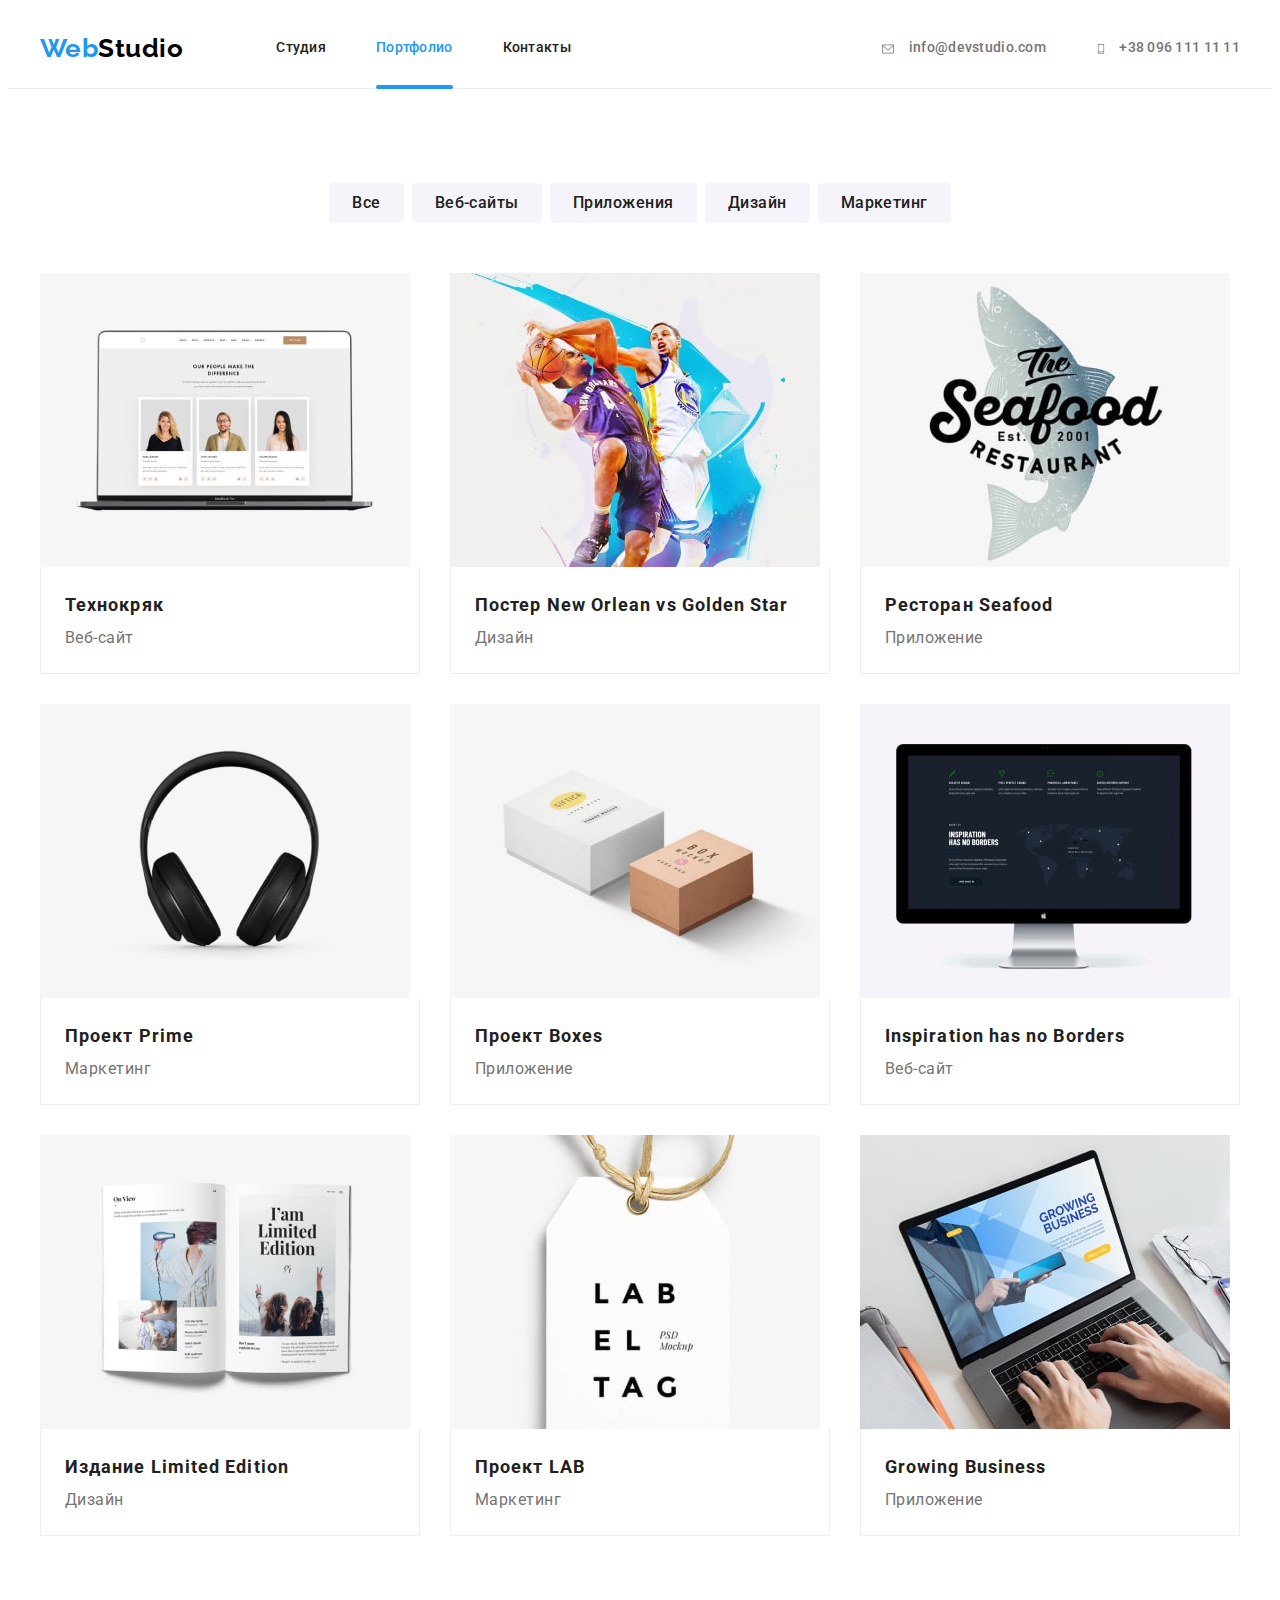
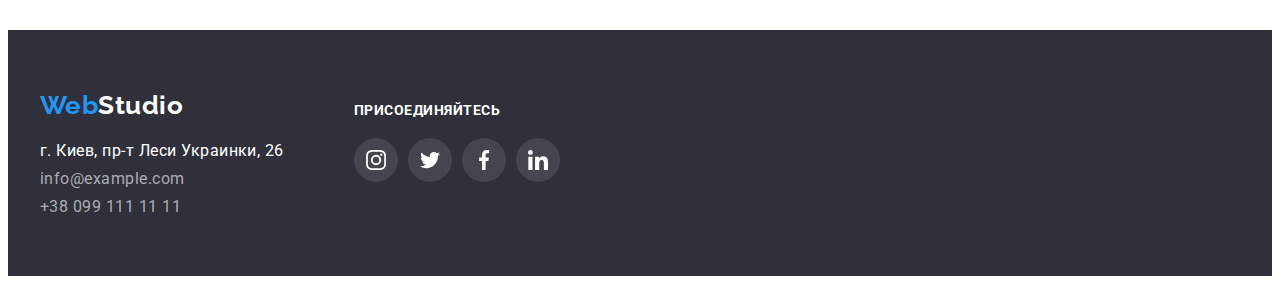
==== portfolio.html @ 22b663e9 "hw-6" ====
<!DOCTYPE html>
<html lang="en">
<head>
    <meta charset="UTF-8">
    <meta http-equiv="X-UA-Compatible" content="IE=edge">
    <meta name="viewport" content="width=device-width, initial-scale=1.0">
    <title>Document</title>
    <link rel="preconnect" href="https://fonts.googleapis.com">
    <link rel="preconnect" href="https://fonts.gstatic.com" crossorigin>
    <link href="https://fonts.googleapis.com/css2?family=Raleway:wght@700&family=Roboto:wght@400;500;700;900&display=swap"
        rel="stylesheet">
    <link rel="stylesheet" href="https://cdnjs.cloudflare.com/ajax/libs/modern-normalize/1.1.0/modern-normalize.min.css"
        integrity="sha512-wpPYUAdjBVSE4KJnH1VR1HeZfpl1ub8YT/NKx4PuQ5NmX2tKuGu6U/JRp5y+Y8XG2tV+wKQpNHVUX03MfMFn9Q=="
        crossorigin="anonymous" referrerpolicy="no-referrer" />
    <link rel="stylesheet" href="./css/style.css" />
    </head>    
    <body class="page">
        <!-- Шапка -->
        <header class="page-header">
            <div class="main-nav">
                <nav class="nav container">
                    <!-- Лого -->
                    <a href="./index.html" class="nav-logo link"><span class="nav-logo-two">Web</span>Studio</a>
    
                    <!-- Навигация на другие страницы -->
                    <ul class="site-nav list">
                        <li class="item">
                            <a class="link" href="./index.html">Студия</a>
                        </li>
                        <li class="item">
                            <a class="link current" href="./portfolio.html">Портфолио</a>
                        </li>
                        <li class="item">
                            <a class="link" href="">Контакты</a>
                        </li>
                    </ul>
                    <!-- Контакты -->
                <ul class="contacts list">
                    <li class="item contacts-item" lang="en">
                        <a href="" class="link contacts-link">
                            <svg class="contacts-icons" width="16" height="12">
                                <use href="./images/svg-images/symbol-defs.svg#icon-mail"></use>
                            </svg>
                        info@devstudio.com</a>
                    </li>
                    <li class="item contacts-item">
                        <a href="" class="link contacts-link">
                            <svg class="contacts-icons" width="10" height="16">
                                <use href="./images/svg-images/symbol-defs.svg#icon-phone"></use>
                            </svg>
                            +38 096 111 11 11</a>
                    </li>
                </ul>
                </nav>      
            </div>
        </header>
    <main class="page">
        <section class="container section">
            <!-- Разделы -->
            <h1 class="visually-hidden">Фильтр на страницу</h1>
            <ul class="list-button list">
                    <li class="item">
                        <button type="button" class="button buttons">Все</button>                        
                    </li>
                    <li class="item">
                        <button type="button" class="button buttons">Веб-сайты</button>
                    </li>
                    <li class="item">
                        <button type="button" class="button buttons">Приложения</button>
                    </li>
                    <li class="item">
                        <button type="button" class="button buttons">Дизайн</button>
                    </li>
                    <li class="item">
                        <button type="button" class="button buttons">Маркетинг</button>
                    </li>
                </ul>        
            <ul class="image list">
                <li class="item">
                    <a href="" class="link link-image">
                        <article class="card">                            
                            <div class="image-thumb">
                                <img src="./images/second-page/laptop.jpg" alt="Экран ноутбука" width="370" height="294">
                                <p class="portfolio-text overlay">Технокряк это современная площадка распространения коронавируса. Компании используют эту
                                    платформу для цифрового шпионажа и атак на защищённые сервера конкурентов.
                                </p>
                            </div>                         
                            <div class="image-content">
                                <h2 class="image-title">Технокряк</h2>
                                <p class="image-text">Веб-сайт</p>                                
                            </div>
                        </article>
                    </a>                          
                </li>
                <li class="item">
                    <a href="" class="link link-image">
                        <article class="card">
                            <div class="image-thumb">
                                <img src="./images/second-page/basketball.jpg" alt="<Постер баскетбольного матча" width="370" height="294">
                                <p class="portfolio-text">Технокряк это современная площадка распространения коронавируса. Компании используют эту
                                    платформу для цифрового шпионажа и атак на защищённые сервера конкурентов.</p>
                            </div>
                            <div class="image-content">
                                <h2 class="image-title">Постер <span lang="en">New Orlean vs Golden Star</span></h2>
                                <p class="image-text">Дизайн</p>
                            </div>
                        </article>
                    </a>
                    
                </li>
                <li class="item">
                    <a href="" class="link link-image">
                        <article class="card">
                            <div class="image-thumb">
                                <img src="./images/second-page/fish.jpg" alt="<Логотип ресторана" width="370" height="294">
                                <p class="portfolio-text">Технокряк это современная площадка распространения коронавируса. Компании используют эту
                                    платформу для цифрового шпионажа и атак на защищённые сервера конкурентов.</p>
                            </div>
                            <div class="image-content">
                                <h2 class="image-title">Ресторан <span lang="en">Seafood</span></h2>
                                <p class="image-text">Приложение</p>
                            </div>
                        </article>
                    </a>
                    
                </li>
                <li class="item">
                    <a href="" class="link link-image">
                        <article class="card">
                            <div class="image-thumb">
                                <img src="./images/second-page/headphones.jpg" alt="<Картинка с наушниками" width="370" height="294">
                                <p class="portfolio-text">Технокряк это современная площадка распространения коронавируса. Компании используют эту
                                    платформу для цифрового шпионажа и атак на защищённые сервера конкурентов.</p>
                            </div>
                            <div class="image-content">
                                <h2 class="image-title">Проект <span class="en">Prime</span></h2>
                                <p class="image-text">Маркетинг</p>
                            </div>
                        </article>
                    </a>
                    
                </li>
                <li class="item">
                    <a href="" class="link link-image">
                        <article class="card">
                            <div class="image-thumb">
                                <img src="./images/second-page/blocks.jpg" alt="<Большая и маленькая коробка" width="370" height="294">
                                <p class="portfolio-text">Технокряк это современная площадка распространения коронавируса. Компании используют эту
                                    платформу для цифрового шпионажа и атак на защищённые сервера конкурентов.</p>
                            </div>
                            <div class="image-content">
                                <h2 class="image-title">Проект <span lang="en">Boxes</span></h2>
                                <p class="image-text">Приложение</p>
                            </div>
                        </article>
                    </a>
                    
                </li>
                <li class="item">
                    <a href="" class="link link-image">
                        <article class="card">
                            <div class="image-thumb">
                                <img src="./images/second-page/monitor.jpg" alt="<Экран монитора" width="370" height="294">
                                <p class="portfolio-text">Технокряк это современная площадка распространения коронавируса. Компании используют эту
                                    платформу для цифрового шпионажа и атак на защищённые сервера конкурентов.</p>
                            </div>
                            <div class="image-content">
                                <h2 lang="en" class="image-title">Inspiration has no Borders</h2>
                                <p class="image-text">Веб-сайт</p>
                            </div>
                        </article>
                    </a>                    
                </li>
                <li class="item">
                    <a href="" class="link link-image">
                        <article class="card">
                            <div class="image-thumb">
                                <img src="./images/second-page/book.jpg" alt="<Развернутая книга" width="370" height="294">
                                <p class="portfolio-text">Технокряк это современная площадка распространения коронавируса. Компании используют эту
                                    платформу для цифрового шпионажа и атак на защищённые сервера конкурентов.</p>
                            </div>
                            <div class="image-content">
                                <h2 class="image-title">Издание <span lang="en">Limited Edition</span></h2>
                                <p class="image-text">Дизайн</p>
                            </div>
                        </article>
                    </a>
                   
                </li>
                <li class="item">
                    <a href="" class="link link-image">
                        <article class="card">
                            <div class="image-thumb">
                                <img src="./images/second-page/label.jpg" alt="<Этикетка" width="370" height="294">
                                <p class="portfolio-text">Технокряк это современная площадка распространения коронавируса. Компании используют эту
                                    платформу для цифрового шпионажа и атак на защищённые сервера конкурентов.</p>
                            </div>
                            <div class="image-content">
                                <h2 class="image-title">Проект <span lang="en">LAB</span></h2>
                                <p class="image-text">Маркетинг</p>
                            </div>
                        </article>
                    </a>                    
                </li>
                <li class="item">
                    <a href="" class="link link-image">
                        <article class="card">
                            <div class="image-thumb">
                                <img src="./images/second-page/typing.jpg" alt="<Руки печатают на ноутбуке" width="370" height="294">
                                <p class="portfolio-text">Технокряк это современная площадка распространения коронавируса. Компании используют эту
                                    платформу для цифрового шпионажа и атак на защищённые сервера конкурентов.                                
                            </div>
                            <div class="image-content">
                                <h2 lang="en" class="image-title">Growing Business</h2>
                                <p class="image-text">Приложение</p>
                            </div>
                        </article>
                    </a>                    
                    </li>
            </ul>
        </section>
    </main>
    
    <!-- Футер -->
    <footer class="footer">
        <div class="container footer-flex">
            <div>
                <ul class="footer-list list">
                    <li>
                        <a href="./index.html" class="footer-logo link">Web<span class="footer-logo-two">Studio</span></a>
                    </li>
                    <li>
                        <address class="footer-address">
                            г. Киев, пр-т Леси Украинки, 26
                        </address>
                    </li>
                    <li>
                        <address class="footer-mail">
                            <a href="mailto:info@example.com" class="footer-mail link">info@example.com</a>
                        </address>
                    </li>
                    <li>
                        <address class="footer-tel">
                            <a href="tel:+380991111111" class="footer-tel link">+38 099 111 11 11</a>
                        </address>
                    </li>
                </ul>
            </div>
            <div class="section-socials">
                <h2 class="social-title">ПРИСОЕДИНЯЙТЕСЬ</h2>
                <ul class="footer-social list">
                    <li class="list footer-item">
                        <a class="footer-link link" href="">
                            <svg class="footer-icon" width="20" height="20">
                                <use href="./images/svg-images/symbol-defs.svg#icon-instagram"></use>
                            </svg>
                        </a>
                    </li>
                    <li class="list footer-item">
                        <a class="footer-link link" href="">
                            <svg class="footer-icon" width="20" height="20">
                                <use href="./images/svg-images/symbol-defs.svg#icon-twitter"></use>
                            </svg>
                        </a>
                    </li>
                    <li class="list footer-item">
                        <a class="footer-link link" href="">
                            <svg class="footer-icon" width="20" height="20">
                                <use href="./images/svg-images/symbol-defs.svg#icon-facebook"></use>
                            </svg>
                        </a>
                    </li>
                    <li class="list footer-item">
                        <a class="footer-link link" href="">
                            <svg class="footer-icon" width="20" height="20">
                                <use href="./images/svg-images/symbol-defs.svg#icon-linkedin"></use>
                            </svg>
                        </a>
                    </li>
                </ul>
            </div>    
        </div>
    </footer>
</body>
</html>
---- css/style.css ----
:root {
  --primary-text-color: #757575;
  --title-text-color: #212121;
  --accent-color: #2196f3;
  --background-color: #ffffff;
  --cubic-bezier: cubic-bezier(0.4, 0, 0.2, 1);
}

/* Утилиты */
.list {
  padding: 0;
  margin: 0;
  list-style: none;
}

.container {
  margin-left: auto;
  margin-right: auto;
  width: 1200px;
  padding-left: 15px;
  padding-right: 15px;
  /* outline: 2px solid tomato; */
}

a,
p {
  margin: 0;
}

h1,
h2,
h3 {
  margin: 0;
}

.link {
  text-decoration: none;
}

.button {
  font-family: inherit;
}

.page {
  background-color: var(--background-color);
  color: var(--primary-text-color);

  font-family: Roboto, sans-serif;
  letter-spacing: 0.03em;
}

.page-header {
  background-color: var(--background-color);
  border-bottom: 1px solid #ececec;
}

.section {
  padding-top: 94px;
  padding-bottom: 94px;
}

img {
  display: block;
  max-width: 100%;
}

/* -------------------Logo--------------------- */

.nav .nav-logo {
  color: #000000;

  font-family: Raleway, sans-serif;
  font-weight: 700;
  font-size: 26px;
  line-height: 1.19;
}

.nav-logo .nav-logo-two {
  color: var(--accent-color);
}

/* ---------------------Site-nav----------------- */

.nav {
  display: flex;
  align-items: center;
}

.site-nav {
  display: flex;
  margin-left: 93px;
}
.site-nav .item + .item {
  margin-left: 50px;
}

.site-nav .link {
  display: block;
  padding-top: 32px;
  padding-bottom: 32px;

  color: var(--title-text-color);
  font-weight: 500;
  font-size: 14px;
  line-height: 1.14;
  letter-spacing: 0.02em;
  position: relative;
  transition-duration: 250ms;
  transition-timing-function: var(--cubic-bezier);
}

.site-nav .link:hover,
.site-nav .link:focus {
  color: var(--accent-color);
}

.site-nav .link.current {
  color: var(--accent-color);
}

.site-nav .link.current::after {
  content: "";
  display: inline-block;
  width: 100%;
  height: 4px;
  background-color: rgba(33, 150, 243, 1);
  border-radius: 2px;
  position: absolute;
  left: 0;
  bottom: -1px;
}

/* ---------------------Contacts-------------------- */

.contacts {
  display: flex;
  margin-left: auto;
  font-weight: 500;
  font-size: 14px;
  line-height: 16px;
  letter-spacing: 0.02em;
}

.icon-contacts {
  fill: var(--primary-text-color);
}

.contacts-link {
  align-items: center;
  fill: var(--primary-text-color);
  transition-duration: 250ms;
  transition-timing-function: var(--cubic-bezier);
}

.contacts-icons {
  display: inline-block;
  margin-right: 10px;
  vertical-align: middle;
  transition-duration: 250ms;
  transition-timing-function: var(--cubic-bezier);
}

.contacts-item .contacts-link:hover,
.contacts-item .contacts-link:focus,
.contacts-link:hover .contacts-icons,
.contacts-link:focus .contacts-icons {
  fill: var(--accent-color);
  color: var(--accent-color);
}

.contacts .item + .item {
  margin-left: 50px;
}

.contacts .link {
  padding-top: 32px;
  padding-bottom: 32px;
  color: var(--primary-text-color);
}

/* -------------------------Hero---------------------- */

.hero {
  text-align: center;
  padding-top: 200px;
  padding-bottom: 200px;
  max-width: 1600px;
  height: 600px;
  margin-left: auto;
  margin-right: auto;
  background-image: linear-gradient(
      to right,
      rgba(47, 48, 58, 0.4),
      rgba(47, 48, 58, 0.4)
    ),
    url("../images/img-hero.jpg");
  background-size: cover;
  background-repeat: no-repeat;
  background-position: center;
  background-color: black;
}

.hero-title {
  text-align: center;
}

.hero .hero-title {
  margin-top: 0;
  margin-bottom: 30px;
  width: 696px;
  color: #ffffff;

  font-weight: 900;
  font-size: 44px;
  line-height: 1.36;
  text-transform: uppercase;
  letter-spacing: 0.06em;
}

.button-primary {
  border: 1px solid transparent;
  border-radius: 4px;
  padding: 10px 32px;
  min-width: 200px;
  cursor: pointer;

  background-color: var(--accent-color);
  color: #ffffff;

  font-weight: 700;
  font-size: 16px;
  line-height: 1.87;
  letter-spacing: 0.06em;
  transition-duration: 250ms;
  transition-timing-function: var(--cubic-bezier);
}

.button-primary:hover,
.button-primary:focus {
  background-color: #188ce8;
}

.backdrop {
  position: fixed;
  top: 0;
  left: 0;
  background-color: rgba(0, 0, 0, 0.2);
  width: 100%;
  height: 100%;
  opacity: 1;
  transition: 250ms var(--cubic-bezier);
}

.modal {
  width: 528px;
  height: 581px;
  background-color: rgba(255, 255, 255, 1);
  position: absolute;
  top: 50%;
  left: 50%;
  transform: translate(-50%, -50%) scale(1);
  transition: 250ms var(--cubic-bezier);
}

.backdrop.is-hidden .modal {
  transform: translate(-50%, -50%) scale(0.9);
}

.backdrop.is-hidden {
  visibility: hidden;
  opacity: 0;
  pointer-events: none;
}

.modal {
  position: relative;
}

.modal-close {
  display: flex;
  background-color: rgba(255, 255, 255, 1);
  width: 30px;
  height: 30px;
  border-radius: 50px;
  border: 1px solid rgba(0, 0, 0, 0.1);
  position: absolute;
  right: 8px;
  top: 8px;
  align-items: center;
  cursor: pointer;
}

/* ------------------------------Section-------------------- */

.section .section-title {
  color: var(--title-text-color);
}

.section-team {
  background-color: #f5f4fa;
}

/* ---------------------Philosophy---------------------------- */

.visually-hidden {
  position: absolute;
  width: 1px;
  height: 1px;
  margin: -1px;
  border: 0;
  padding: 0;
  white-space: nowrap;
  clip-path: inset(100%);
  clip: rect(0 0 0 0);
  overflow: hidden;
}
.philosophy-list .title {
  color: var(--title-text-color);
}

.philosophy-title {
  margin-top: 0;
  margin-bottom: 10px;
}

.philosophy-list {
  display: flex;
}

.item .philosophy-list {
  width: 270px;
}

.philosophy-list .item + .item {
  margin-left: 30px;
}

.philosophy-list .philosophy-title {
  font-weight: 700;
  font-size: 14px;
  line-height: 1.14;
  text-transform: uppercase;
}

.philosophy-list .philosophy-text {
  margin-top: 0;
  margin-bottom: 0;
  font-size: 14px;
  line-height: 1.71;
}

.list-item {
  display: block;
  width: 270px;
  height: 120px;
  padding: 25px 100px;
  background-color: #f5f4fa;
  margin-bottom: 30px;
}

.section-title {
  font-weight: 700;
  font-size: 36px;
  line-height: 1.17;

  text-align: center;
  margin-top: 0;
  margin-bottom: 50px;
}

.section-philosophy {
  padding-bottom: 47px;
}

/* ------------------------Images------------------- */

.section-images {
  padding-top: 47px;
}

.list-images {
  display: flex;
  margin-top: 0;
  margin-bottom: 0;
}

.list-images .item + .item {
  margin-left: 30px;
}

.list-images .item {
  position: relative;
}

.list-image-text {
  font-family: Roboto;
  font-weight: bold;
  font-size: 14px;
  line-height: 16px;
  text-align: center;
  letter-spacing: 0.03em;
  text-transform: uppercase;
  padding-top: 27px;
  padding-bottom: 27px;

  position: absolute;
  bottom: 0;
  left: 0;
  color: #ffffff;
  background: rgba(47, 48, 58, 0.8);
  width: 100%;
  height: 70px;
}

/* ----------------------------Team--------------------------- */

.team-list {
  display: flex;
}

.team-title,
.team-text {
  text-align: center;
}

.team-list .item + .item {
  margin-left: 30px;
}

.section-team {
  background-color: #f5f4fa;
}

.team-list .title {
  color: var(--title-text-color);
}

.item .team-title {
  justify-content: center;
}

.team-list .team-title {
  font-weight: 500;
  font-size: 16px;
  line-height: 1.18;
  margin-top: 0;
  margin-bottom: 10px;
}

.team-list .team-text {
  font-size: 16px;
  line-height: 1.18;
  margin-top: 0;
  margin-bottom: 10px;
}

.team-list > .item {
  background-color: var(--background-color);
  box-shadow: 0 2px 1px 0 rgba(0, 0, 0, 0.2), 0 1px 1px 0 rgba(0, 0, 0, 0.14),
    0 1px 3px 0 rgba(0, 0, 0, 0.12);
  border-radius: 4px;
}

.item .image {
  margin-top: 0;
  margin-bottom: 16px;
}

.social-link {
  width: 100%;
  height: 100%;
  display: flex;
  align-items: center;
  justify-content: center;
  border-radius: 50px;
  background-color: #ffffff;
  fill: #afb1b8;
  transition-duration: 250ms;
  transition-timing-function: var(--cubic-bezier);
}

.social-icon {
  transition-duration: 250ms;
  transition-timing-function: var(--cubic-bezier);
}

.social-link:hover,
.social-link:focus {
  background-color: var(--accent-color);
}

.social-link:hover .social-icon,
.social-link:focus .social-icon {
  fill: #ffffff;
}

.socials-list {
  display: flex;
  justify-content: center;
}

.social-item {
  margin-bottom: 30px;
  width: 44px;
  height: 44px;
}

.social-item:not(:last-child) {
  margin-right: 10px;
}

/* -------------------Our Clients--------------------------------- */

.clients-title {
  font-family: Roboto;
  font-weight: 700;
  font-size: 36px;
  line-height: 1.17;
  text-align: center;
  margin-bottom: 50px;
  color: var(--title-text-color);
}

.clients-link {
  width: 170px;
  height: 92px;
  display: flex;
  align-items: center;
  justify-content: center;
  border: 1px solid #afb1b8;
  fill: #afb1b8;
  border-radius: 4px;
  padding: 16px 32px;
  transition-duration: 250ms;
  transition-timing-function: var(--cubic-bezier);
}

.clients-icon {
  transition-duration: 250ms;
  transition-timing-function: var(--cubic-bezier);
}

.clients-link:hover,
.clients-link:focus {
  border: 1px solid var(--accent-color);
}

.clients-link:hover .clients-icon,
.clients-link:focus .clients-icon {
  fill: var(--accent-color);
}

.clients-list {
  display: flex;
  justify-content: center;
}

.clients-item:not(:last-child) {
  margin-right: 30px;
}

/* -----------------------------Footer---------------------------- */

.footer {
  background-color: #2f303a;
}

/* ---------------------------Footr Logo---------------------------- */

.footer-list .footer-logo {
  color: var(--accent-color);

  font-family: Raleway, sans-serif;
}

.footer-logo .footer-logo-two {
  color: #ffffff;
}

/* ----------------------------Footer nav------------------------ */

.footer {
  padding-top: 60px;
  padding-bottom: 60px;
}

.footer-logo {
  display: block;
  margin-bottom: 20px;

  font-weight: 700;
  font-size: 26px;
  line-height: 1.19;
}

.footer .footer-address {
  color: #ffffff;
  font-style: normal;
  margin-top: 0;
  margin-bottom: 9px;
}

.footer .footer-mail {
  color: rgba(255, 255, 255, 0.6);
  font-style: normal;
  margin-top: 0;
  margin-bottom: 9px;
  transition-duration: 250ms;
  transition-timing-function: var(--cubic-bezier);
}

.footer .footer-mail:hover,
.footer .footer-mail:focus {
  color: var(--accent-color);
}

.footer .footer-tel {
  color: rgba(255, 255, 255, 0.6);
  font-style: normal;
  margin-top: 0;
  margin-bottom: 0;
  transition-duration: 250ms;
  transition-timing-function: var(--cubic-bezier);
}

.footer .footer-tel:hover,
.footer .footer-tel:focus {
  color: var(--accent-color);
}

.footer-link {
  width: 100%;
  height: 100%;
  display: flex;
  align-items: center;
  justify-content: center;
  border-radius: 50px;
  background-color: rgba(255, 255, 255, 0.1);
  fill: rgba(255, 255, 255, 1);
  transition-duration: 250ms;
  transition-timing-function: var(--cubic-bezier);
}

.footer-link:hover,
.footer-link:focus {
  background-color: var(--accent-color);
}

.footer-social {
  display: flex;
}

.footer-flex {
  display: flex;
}

.footer-item {
  width: 44px;
  height: 44px;
}

.footer-item:not(:last-child) {
  margin-right: 10px;
}

.section-socials {
  display: inline-block;
  margin-top: 12px;
  margin-left: 70px;
}

.social-title {
  font-weight: bold;
  font-size: 14px;
  line-height: 16px;
  text-transform: uppercase;

  color: #ffffff;
  margin: 0;
  margin-bottom: 20px;
}

/* -----------------------------Portfolio-------------------------- */

/* -----------------------------Buttons---------------------------- */

.list-button {
  display: flex;
  justify-content: center;
  margin-bottom: 50px;
}
.list-button .item + .item {
  margin-left: 8px;
}

.buttons {
  cursor: pointer;
  background-color: #f5f4fa;
  color: var(--title-text-color);

  border: 1px solid transparent;
  display: inline-block;
  border-radius: 4px;
  padding: 6px 22px;

  font-weight: 500;
  font-size: 16px;
  line-height: 1.62;
  letter-spacing: 0.03em;
  transition-duration: 250ms;
  transition-timing-function: var(--cubic-bezier);
}

.list-button .buttons:hover,
.list-button .buttons:focus {
  background-color: var(--accent-color);
  color: #ffffff;
  box-shadow: 0px 3px 1px rgba(0, 0, 0, 0.1), 0px 1px 2px rgba(0, 0, 0, 0.08),
    0px 2px 2px rgba(0, 0, 0, 0.12);
}

/* -----------------------------Images------------------------------ */

.image .image-title {
  color: var(--title-text-color);

  font-weight: 700;
  font-size: 18px;
  line-height: 2;
  letter-spacing: 0.06em;
}

.card {
  transition-duration: 250ms;
  transition-timing-function: var(--cubic-bezier);
}

.card:hover,
.card:focus {
  box-shadow: 0px 1px 1px rgba(0, 0, 0, 0.12), 0px 4px 4px rgba(0, 0, 0, 0.06),
    1px 4px 6px rgba(0, 0, 0, 0.16);
}

.image {
  display: flex;
  flex-wrap: wrap;
  margin-bottom: 0;
}

.image .item {
  margin-right: 30px;
  margin-bottom: 30px;
  width: calc((100% - 60px) / 3);
}

.image .item:nth-child(3n) {
  margin-right: 0;
}

.image .item:nth-last-child(-n + 3) {
  margin-bottom: 0;
}

.image .image-text {
  color: var(--primary-text-color);

  font-size: 16px;
  line-height: 1.87;
}

.image-content {
  padding: 20px 24px;
  border: 1px solid#EEEEEE;
  border-top: 0;
}

.image-thumb::before {
  content: "";
  background-color: rgba(33, 150, 243, 0.9);
  width: 100%;
  height: 100%;
  position: absolute;
  transform: translateY(100%);
  transition: transform 250ms var(--cubic-bezier);
}

.card:hover .image-thumb::before,
.card:focus .image-thumb::before {
  transform: translateY(0);
}

.card:hover .portfolio-text,
.card:focus .portfolio-text {
  transform: translate(-50%, -50%) translateY(0);
}

.card:hover .portfolio-text {
  color: #ffffff;
}

.image-thumb {
  position: relative;
  overflow: hidden;
}

.portfolio-text {
  font-family: Roboto;
  font-size: 18px;
  line-height: 1.56;
  letter-spacing: 0.03em;
  color: #ffff;
  position: absolute;

  top: 50%;
  left: 50%;
  width: 100%;
  height: 100%;
  padding: 64px 24px 64px 24px;
  transform: translate(-50%, -50%) translateY(100%);
  transition: transform 250ms var(--cubic-bezier);
}
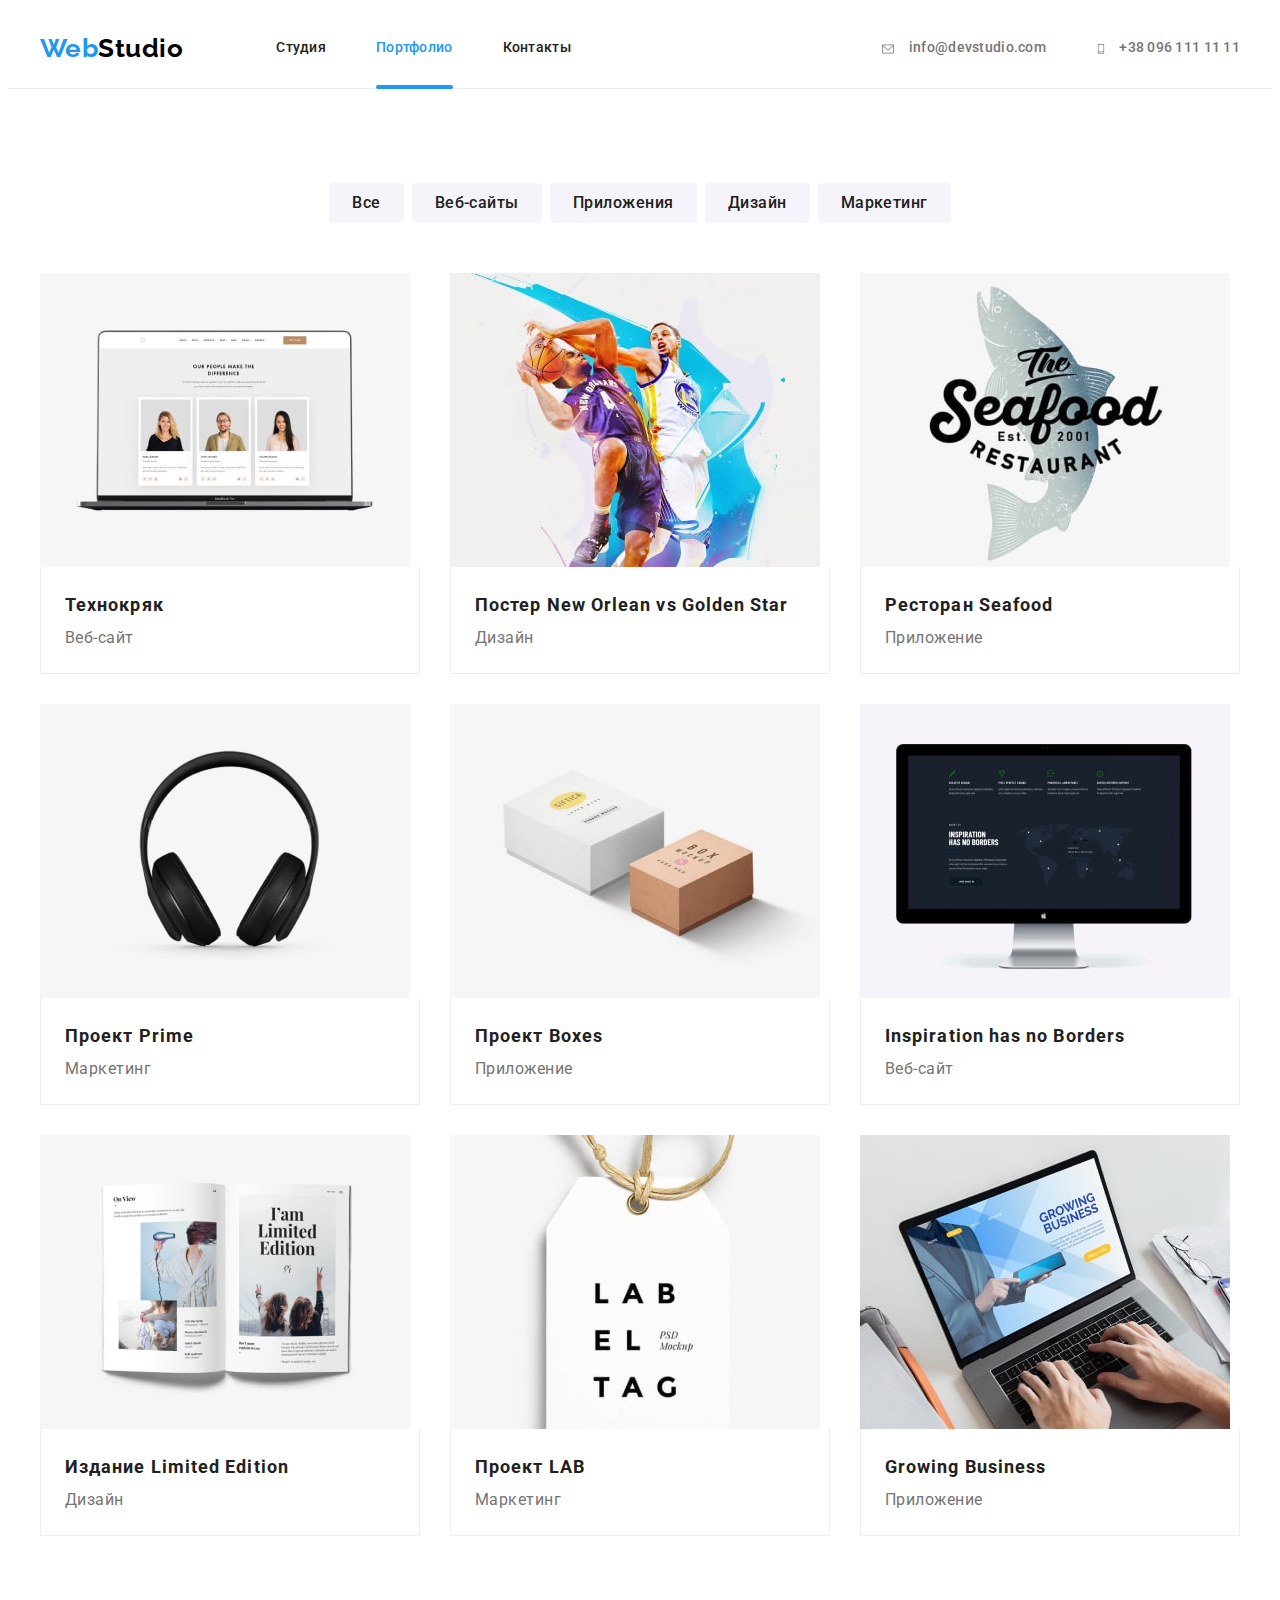
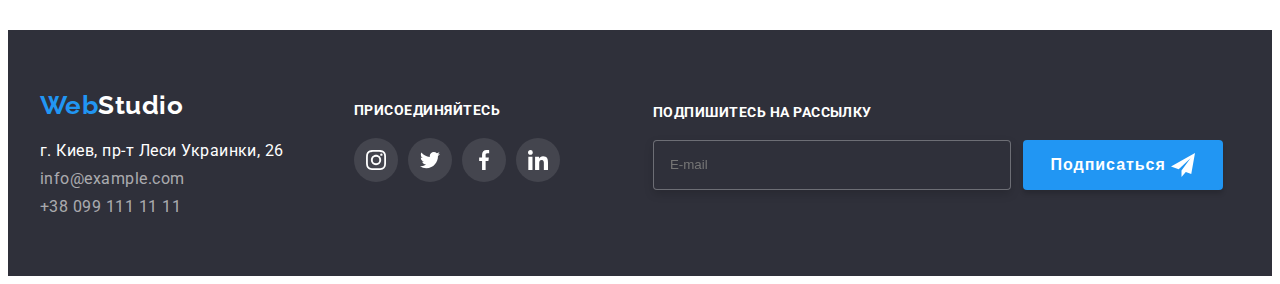
==== commit 8a8cddee: "Сделал подписку в футере" ====
--- a/portfolio.html
+++ b/portfolio.html
@@ -278,7 +278,21 @@
                         </a>
                     </li>
                 </ul>
-            </div>    
+            </div>
+            <div class="subscribe-section">
+                <form class="form-subscribe">
+                    <label for="mail" class="form-title">Подпишитесь на рассылку</label>
+                    <div class="form-field">
+                        <input class="input-subscribe" type="email" name="mail" id="mail" placeholder="E-mail">
+                        <button type="submit" class="form-button">Подписаться
+                            <!-- <svg class="icon-form" width="24" height="24">
+                                            <use href="./images/svg-images/icons.svg#icon-icon-send"></use>
+                                        </svg> -->
+                        </button>
+            
+                    </div>
+                </form>
+            </div>
         </div>
     </footer>
 </body>
--- a/css/style.css
+++ b/css/style.css
@@ -231,6 +231,8 @@
   font-size: 16px;
   line-height: 1.87;
   letter-spacing: 0.06em;
+  cursor: pointer;
+
   transition-duration: 250ms;
   transition-timing-function: var(--cubic-bezier);
 }
@@ -680,6 +682,85 @@
   margin-bottom: 20px;
 }
 
+.form-title {
+  display: inline-block;
+  font-weight: bold;
+  font-size: 14px;
+  line-height: 16px;
+  text-transform: uppercase;
+
+  color: #ffffff;
+  margin: 0;
+  margin-bottom: 20px;
+}
+
+.subscribe-section {
+  padding-top: 12px;
+  padding-left: 93px;
+  vertical-align: middle;
+}
+
+.form-button {
+  margin-left: 12px;
+
+  background-color: var(--accent-color);
+  color: #ffffff;
+
+  min-width: 200px;
+  border: 1px solid transparent;
+  border-radius: 4px;
+  font-weight: 700;
+  font-size: 16px;
+  line-height: 1.87;
+  letter-spacing: 0.06em;
+  box-shadow: 0px 4px 4px rgba(0, 0, 0, 0.15);
+  transition-duration: 250ms;
+  transition-timing-function: var(--cubic-bezier);
+  cursor: pointer;
+}
+
+.form-field {
+  display: flex;
+  flex-wrap: nowrap;
+}
+
+.input-subscribe {
+  width: 358px;
+  height: 50px;
+  box-sizing: border-box;
+  filter: drop-shadow(0px 4px 4px rgba(0, 0, 0, 0.15));
+  background-color: rgba(47, 48, 58, 1);
+  border: 1px solid rgba(255, 255, 255, 0.3);
+  border-radius: 4px;
+  padding-left: 16px;
+  color: rgba(255, 255, 255, 0.6);
+}
+
+.input-subscribe:focus-within {
+  outline: transparent;
+  border-color: var(--accent-color);
+  transition-duration: 250ms;
+  transition-timing-function: var(--cubic-bezier);
+}
+
+.form-button::after {
+  content: "";
+  display: inline-block;
+  width: 24px;
+  height: 24px;
+  background-image: url(../images/svg-images/icon-send.svg);
+  vertical-align: middle;
+}
+
+/* .form-button {
+  position: relative;
+}
+
+.icon-form {
+  position: absolute;
+  left: 10px;
+} */
+
 /* -----------------------------Portfolio-------------------------- */
 
 /* -----------------------------Buttons---------------------------- */
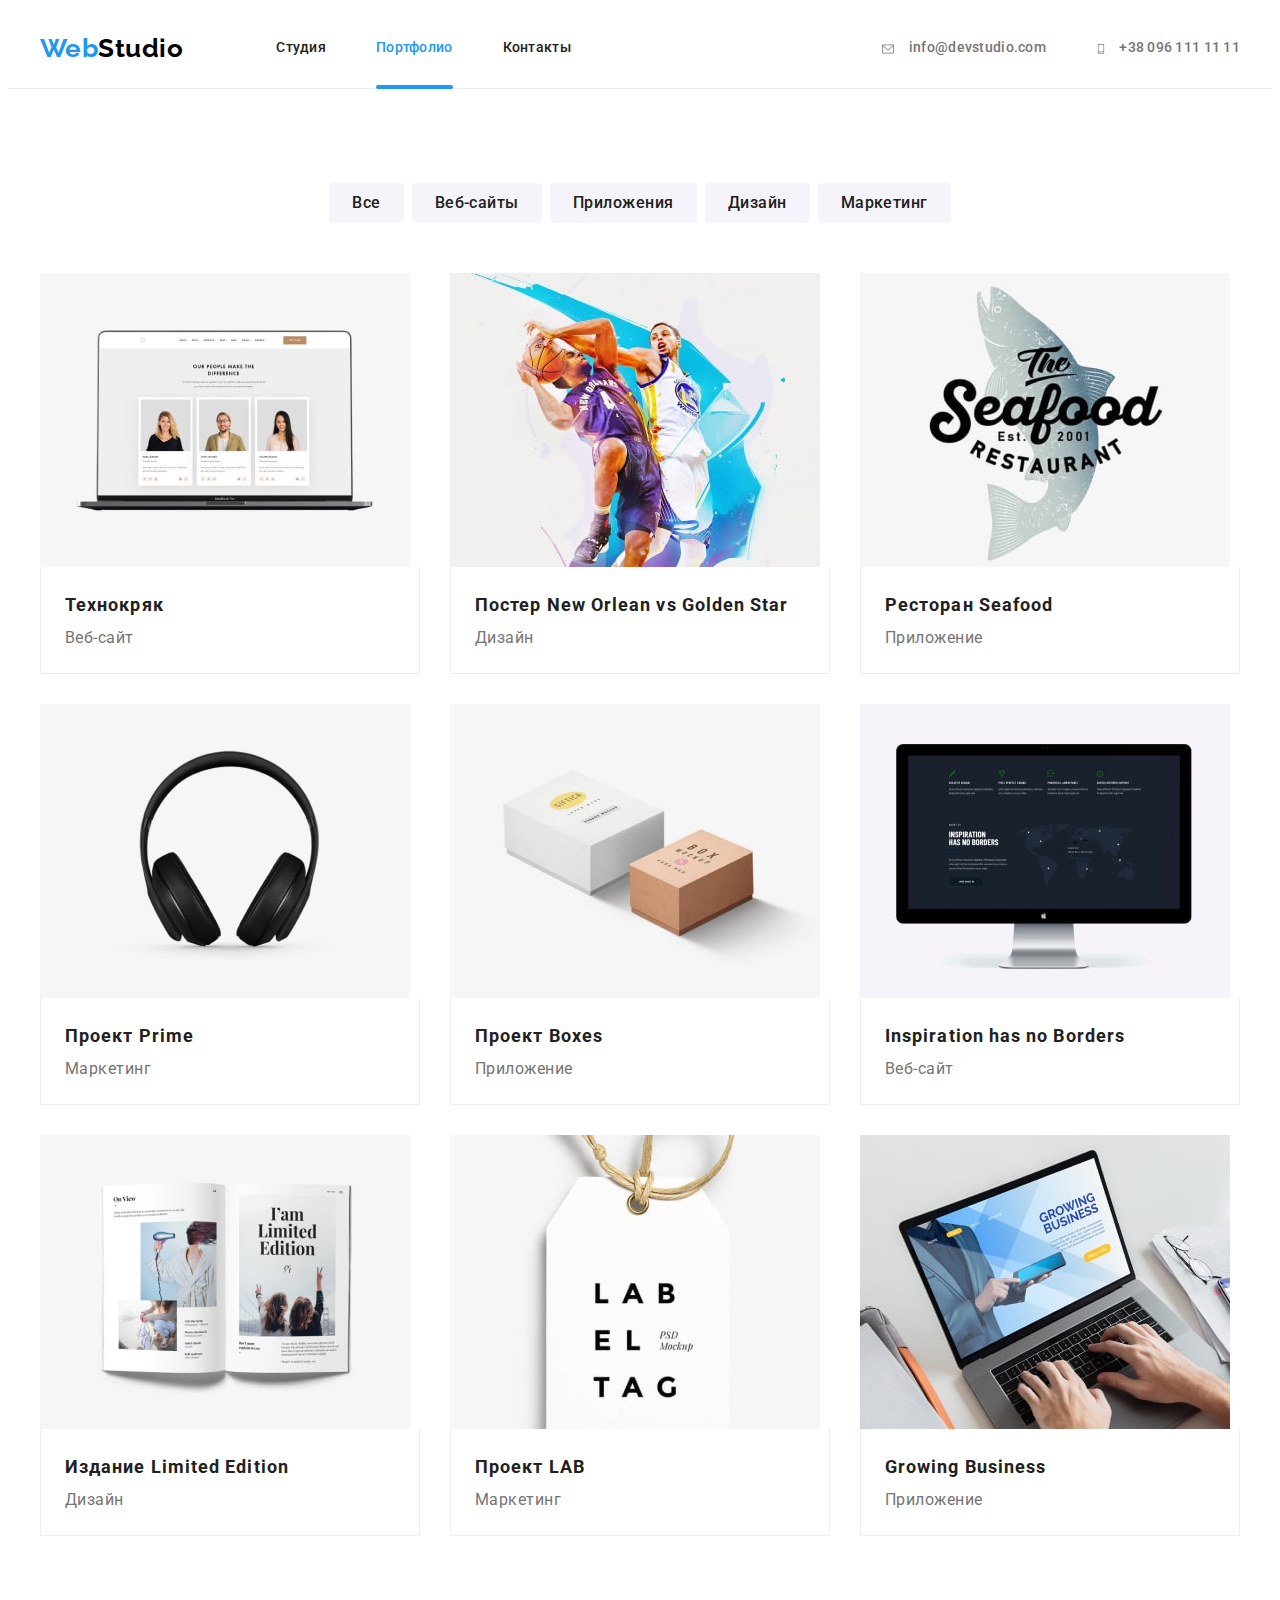
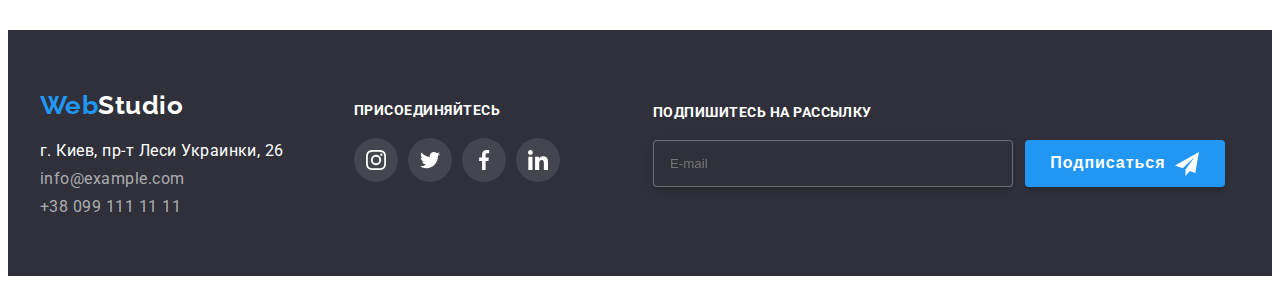
==== commit fe97e0d4: "Работа с модалкой" ====
--- a/portfolio.html
+++ b/portfolio.html
@@ -282,14 +282,9 @@
             <div class="subscribe-section">
                 <form class="form-subscribe">
                     <label for="mail" class="form-title">Подпишитесь на рассылку</label>
-                    <div class="form-field">
+                    <div class="field-subscribe">
                         <input class="input-subscribe" type="email" name="mail" id="mail" placeholder="E-mail">
-                        <button type="submit" class="form-button">Подписаться
-                            <!-- <svg class="icon-form" width="24" height="24">
-                                            <use href="./images/svg-images/icons.svg#icon-icon-send"></use>
-                                        </svg> -->
-                        </button>
-            
+                        <button type="submit" class="form-button">Подписаться</button>            
                     </div>
                 </form>
             </div>
--- a/css/style.css
+++ b/css/style.css
@@ -242,6 +242,8 @@
   background-color: #188ce8;
 }
 
+/* -----Модальное окно------ */
+
 .backdrop {
   position: fixed;
   top: 0;
@@ -275,7 +277,7 @@
 }
 
 .modal {
-  position: relative;
+  padding: 40px;
 }
 
 .modal-close {
@@ -292,6 +294,72 @@
   cursor: pointer;
 }
 
+.form-field {
+  position: relative;
+  margin-bottom: 10px;
+
+  display: flex;
+  flex-direction: column;
+  position: relative;
+}
+
+.form-field label {
+  margin-bottom: 4px;
+}
+
+.modal-title {
+  display: flex;
+  justify-content: center;
+  margin-bottom: 12px;
+}
+
+.modal-input {
+  padding-left: 42px;
+  width: 100%;
+  height: 40px;
+  border: 1px solid rgba(33, 33, 33, 0.2);
+  box-sizing: border-box;
+  border-radius: 4px;
+}
+
+.modal-input:focus-within {
+  outline: transparent;
+  border-color: var(--accent-color);
+}
+
+.modal-input:focus-within + .modal-icon {
+  fill: var(--accent-color);
+}
+
+.modal-icon {
+  position: absolute;
+  top: 50%;
+  left: 12px;
+}
+
+.textarea {
+  padding: 12px 16px;
+  margin-bottom: 20px;
+}
+
+.textarea:focus-within {
+  outline: transparent;
+  border-color: var(--accent-color);
+}
+
+.checkbox {
+}
+
+.checkbox-icon {
+  display: inline-block;
+  width: 20px;
+  height: 20px;
+  background-color: tomato;
+}
+
+.checkbox:checked + .checkbox-icon {
+  background-color: yellow;
+}
 /* ------------------------------Section-------------------- */
 
 .section .section-title {
@@ -697,7 +765,6 @@
 .subscribe-section {
   padding-top: 12px;
   padding-left: 93px;
-  vertical-align: middle;
 }
 
 .form-button {
@@ -707,7 +774,7 @@
   color: #ffffff;
 
   min-width: 200px;
-  border: 1px solid transparent;
+  border: unset;
   border-radius: 4px;
   font-weight: 700;
   font-size: 16px;
@@ -719,19 +786,18 @@
   cursor: pointer;
 }
 
-.form-field {
-  display: flex;
-  flex-wrap: nowrap;
+.field-subscribe {
+  display: flex;
 }
 
 .input-subscribe {
-  width: 358px;
-  height: 50px;
-  box-sizing: border-box;
+  width: 340px;
   filter: drop-shadow(0px 4px 4px rgba(0, 0, 0, 0.15));
   background-color: rgba(47, 48, 58, 1);
   border: 1px solid rgba(255, 255, 255, 0.3);
   border-radius: 4px;
+  padding-top: 15px;
+  padding-bottom: 15px;
   padding-left: 16px;
   color: rgba(255, 255, 255, 0.6);
 }
@@ -750,16 +816,8 @@
   height: 24px;
   background-image: url(../images/svg-images/icon-send.svg);
   vertical-align: middle;
-}
-
-/* .form-button {
-  position: relative;
-}
-
-.icon-form {
-  position: absolute;
-  left: 10px;
-} */
+  margin-left: 10px;
+}
 
 /* -----------------------------Portfolio-------------------------- */
 
